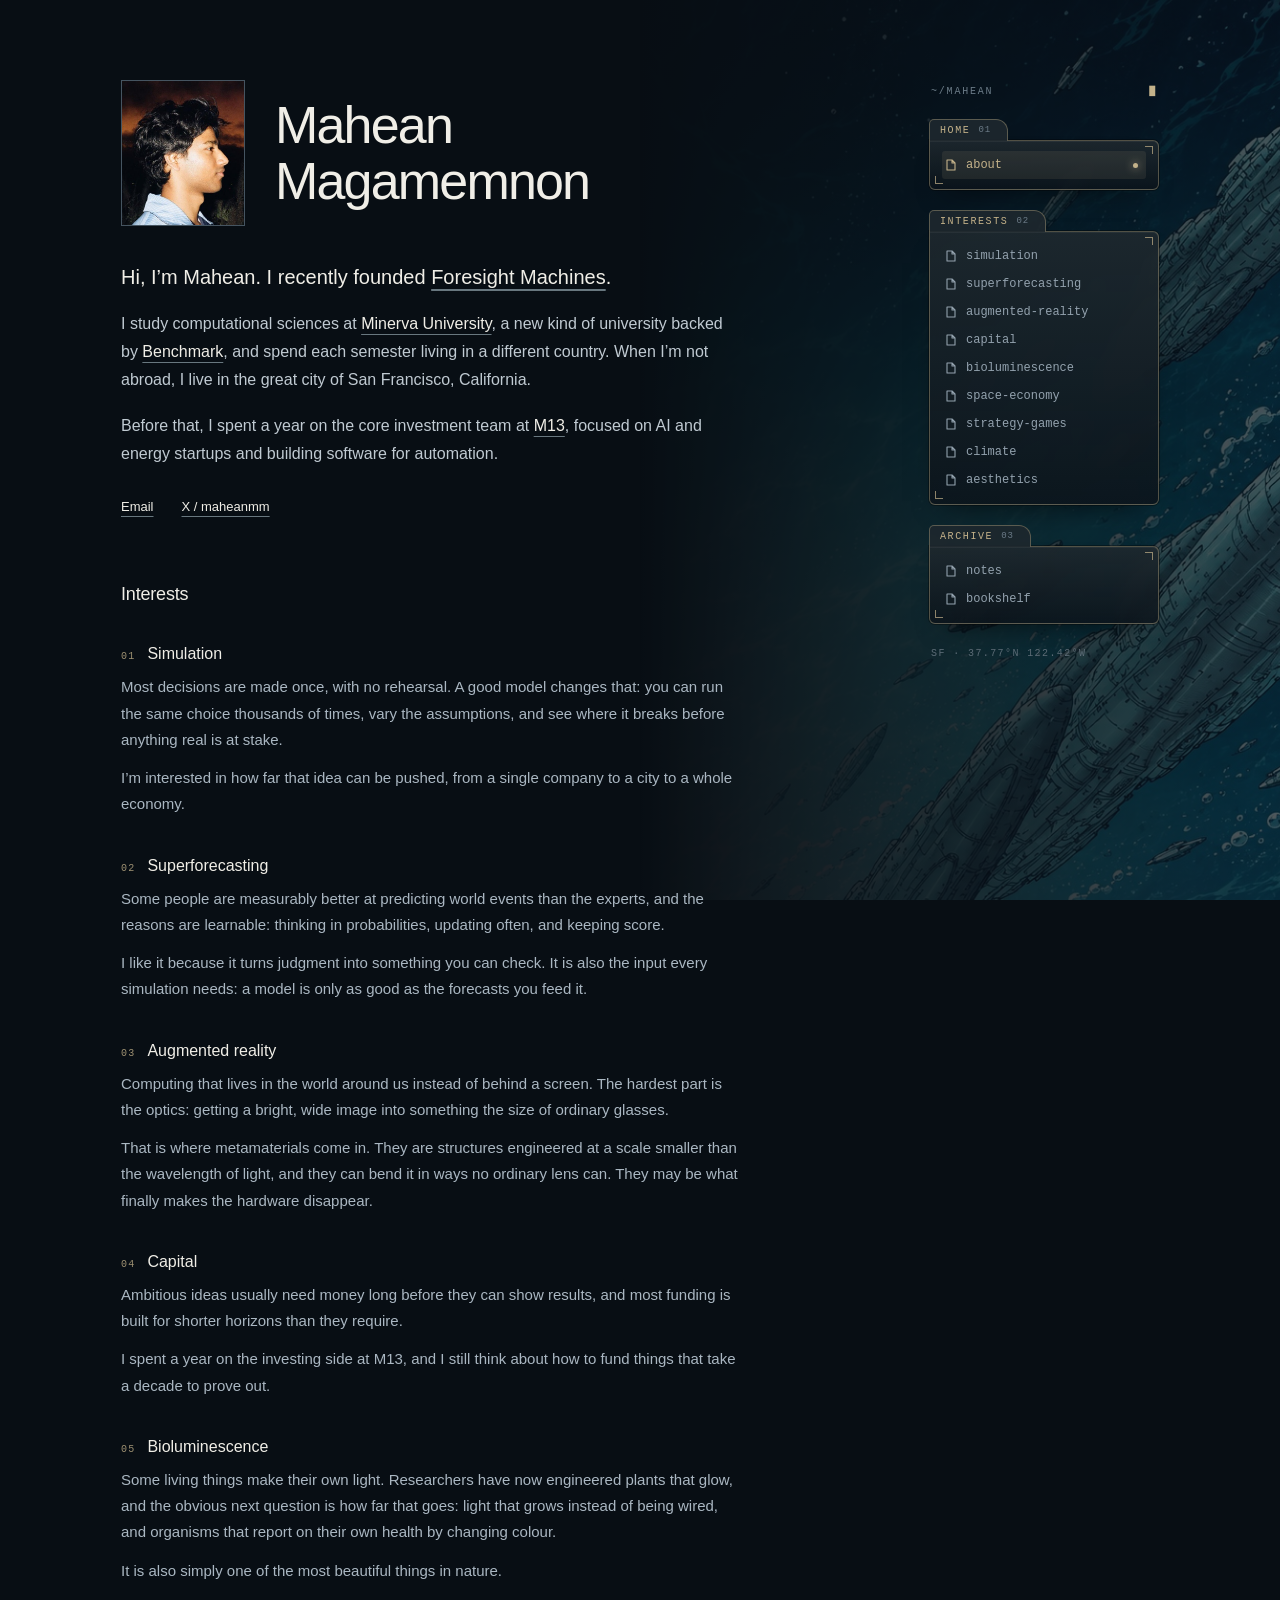
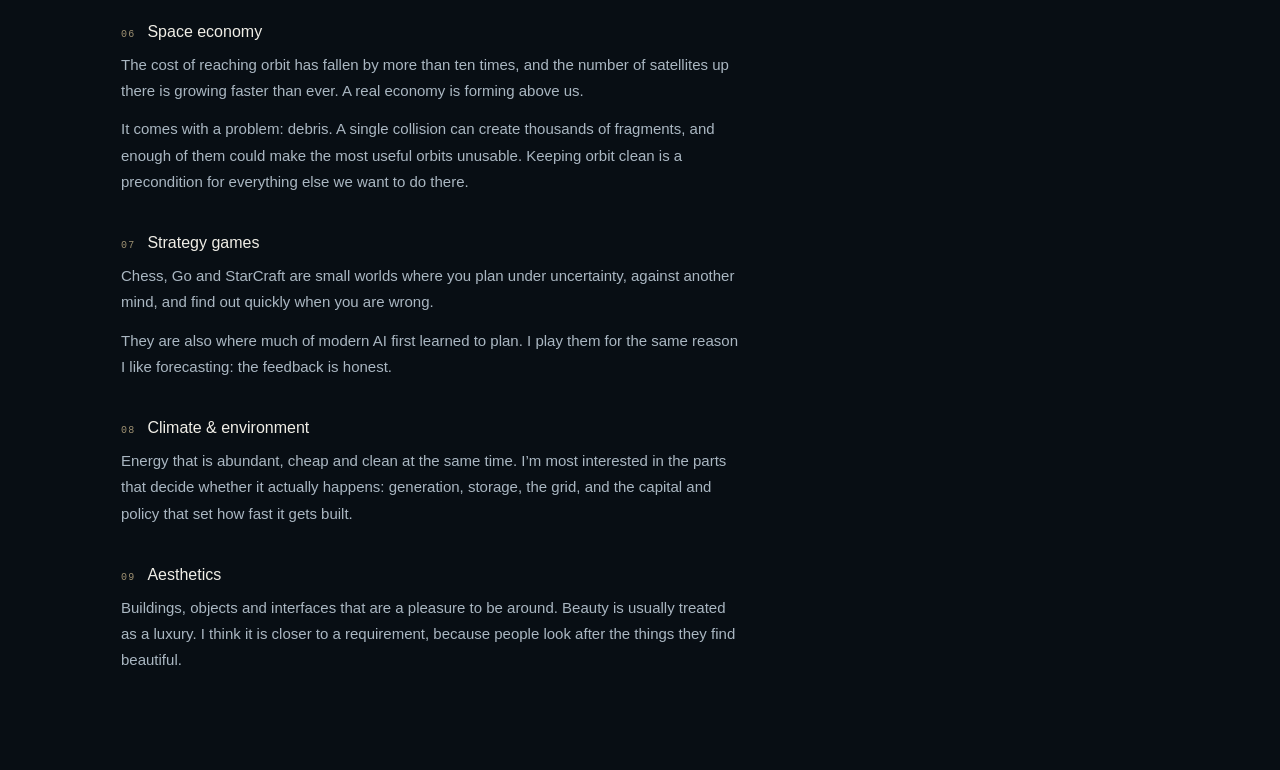
==== src/base.html @ 21379d2f "Personal site: built page, sources and build script Co-Authored-By: Claude Opus 5.5 <noreply@anthrop" ====
<!doctype html>
<html lang="en"><head><meta charset="utf-8"><meta name="viewport" content="width=device-width, initial-scale=1">
<title>About · Mahean Magamemnon</title><meta name="description" content="Mahean Magamemnon. Founder of Foresight Machines; studying computational sciences at Minerva University.">
<style>
:root {
  color-scheme: dark;
  --background: #080e14;
  --text: #c0cad2;
  --heading: #f0eee7;
  --accent: #c4b28a;
  --line: #26333e;
}
* { box-sizing: border-box; }
body {
  margin: 0;
  min-height: 100vh;
  background: var(--background);
  color: var(--text);
  font-family: 'Helvetica Neue', Helvetica, Arial, sans-serif;
  font-size: 16px;
  line-height: 1.75;
  -webkit-font-smoothing: antialiased;
}
body::before {
  content: '';
  position: fixed;
  inset: 0 0 0 50%;
  z-index: -1;
  background: linear-gradient(90deg, #080e14 0%, rgba(8,14,20,.7) 50%, rgba(8,14,20,.35)),
    url('[data-uri]') 80% center / cover no-repeat;
  opacity: .48;
  pointer-events: none;
}
#left { display: none; }
.layout {
  display: grid;
  grid-template-columns: minmax(0, 720px) 230px;
  justify-content: center;
  gap: 88px;
  max-width: 1180px;
  margin: 0 auto;
  padding: 0 48px;
}
#content { grid-column: 1; grid-row: 1; }
#sidebar {
  grid-column: 2;
  grid-row: 1;
  position: sticky;
  top: 0;
  align-self: start;
  padding: 84px 0 40px;
  font-family: ui-monospace, 'SF Mono', Menlo, Consolas, monospace;
  font-size: 12px;
  line-height: 1.5;
}
#sidebar .sys {
  display: flex;
  justify-content: space-between;
  margin: 0 2px 6px;
  color: #6c7c88;
  font-size: 10px;
  letter-spacing: .18em;
  text-transform: uppercase;
}
#sidebar .sys i { font-style: normal; color: var(--accent); animation: blink 1.6s steps(2, start) infinite; }
@keyframes blink { to { visibility: hidden; } }
@media (prefers-reduced-motion: reduce) { #sidebar .sys i { animation: none; } }
.folder { margin-top: 20px; }
.folder .tab {
  position: relative;
  display: inline-flex;
  align-items: center;
  gap: 8px;
  height: 22px;
  padding: 0 16px 0 10px;
  margin-bottom: -1px;
  color: var(--accent);
  font-size: 10px;
  letter-spacing: .16em;
  text-transform: uppercase;
  background: rgba(30, 40, 46, .92);
  border: 1px solid rgba(196, 178, 138, .38);
  border-bottom: 0;
  border-radius: 5px 12px 0 0;
  z-index: 1;
}
.folder .tab small { color: #6c7c88; font-size: 9px; letter-spacing: .1em; }
.folder .body {
  position: relative;
  padding: 10px 12px 10px;
  background: linear-gradient(180deg, rgba(30, 40, 46, .92), rgba(12, 20, 27, .86));
  border: 1px solid rgba(196, 178, 138, .38);
  border-radius: 0 6px 6px 6px;
  box-shadow: 0 0 0 1px rgba(0,0,0,.35), 0 14px 30px -18px rgba(0,0,0,.8), inset 0 1px 0 rgba(240,238,231,.05);
  -webkit-backdrop-filter: blur(6px);
  backdrop-filter: blur(6px);
}
.folder .body::before, .folder .body::after {
  content: '';
  position: absolute;
  width: 7px;
  height: 7px;
  border-color: var(--accent);
  border-style: solid;
  opacity: .7;
}
.folder .body::before { right: 5px; top: 5px; border-width: 1px 1px 0 0; }
.folder .body::after { left: 5px; bottom: 5px; border-width: 0 0 1px 1px; }
.folder ul { list-style: none; margin: 0; padding: 0; }
.folder a {
  display: flex;
  align-items: center;
  gap: 10px;
  padding: 5px 4px;
  color: #93a2ae;
  text-decoration: none;
  border-radius: 3px;
  transition: color .15s ease, background .15s ease;
}
.folder a svg { flex: none; width: 10px; height: 12px; }
.folder a svg path { fill: none; stroke: currentColor; stroke-width: 1.1; stroke-linejoin: round; }
.folder a:hover { color: var(--heading); background: rgba(196,178,138,.07); }
.folder a[aria-current='page'] { color: var(--accent); background: rgba(196,178,138,.1); }
.folder a[aria-current='page']::after {
  content: '';
  width: 5px;
  height: 5px;
  margin-left: auto;
  margin-right: 4px;
  border-radius: 50%;
  background: var(--accent);
  box-shadow: 0 0 8px var(--accent);
}
#sidebar .foot {
  margin: 22px 2px 0;
  color: #5d6c77;
  font-size: 10px;
  letter-spacing: .14em;
  text-transform: uppercase;
}
#content {
  min-width: 0;
  padding: 80px 0 96px;
}
#content:focus { outline: none; }
.intro { display: flex; align-items: center; gap: 30px; margin-bottom: 36px; }
.portrait {
  display: block;
  width: 124px;
  height: 146px;
  object-fit: cover;
  border: 1px solid #455460;
}
.eyebrow {
  margin: 0 0 12px;
  font-size: 11px;
  font-weight: 500;
  letter-spacing: .22em;
  color: var(--accent);
}
h1 {
  color: var(--heading);
  font-size: clamp(32px, 5vw, 52px);
  font-weight: 400;
  line-height: 1.08;
  letter-spacing: -.035em;
  margin: 0;
}
h2, h3 {
  color: var(--heading);
  font-weight: 500;
  font-size: 18px;
  letter-spacing: -.01em;
  margin: 0 0 24px;
}
p { max-width: 620px; margin: 0 0 18px; }
.lead { color: var(--heading); font-size: 20px; line-height: 1.5; }
a { color: var(--heading); text-decoration-color: #68777f; text-underline-offset: 5px; }
a:hover { color: var(--accent); text-decoration-color: var(--accent); }
a:focus-visible { outline: 2px solid var(--accent); outline-offset: 5px; }
.contact { display: flex; gap: 28px; margin: 28px 0 60px; font-size: 13px; }
.interests h2 { margin-bottom: 30px; }
.interests ul { list-style: none; margin: 0; padding: 0; display: grid; gap: 34px; }
.interests li { font-size: 15px; line-height: 1.75; }
.interests li p { margin: 0 0 12px; color: #aab7c2; }
.interests li p:last-child { margin-bottom: 0; }
.int-title {
  display: inline-flex;
  align-items: baseline;
  gap: 12px;
  margin-bottom: 6px;
  color: var(--heading);
  font-size: 16px;
  font-weight: 500;
  text-decoration: none;
}
.int-title .idx, .crumb, .int-notes h2, .note-date, .empty, .back {
  font-family: ui-monospace, 'SF Mono', Menlo, Consolas, monospace;
}
.int-title .idx { color: var(--accent); font-size: 10px; font-weight: 400; letter-spacing: .12em; opacity: .8; }
.int-title .go { color: var(--accent); font-size: 13px; opacity: 0; transform: translateX(-4px); transition: opacity .15s ease, transform .15s ease; }
.int-title:hover { color: var(--heading); }
.int-title:hover .go, .int-title:focus-visible .go { opacity: 1; transform: none; }
.crumb {
  display: flex;
  justify-content: space-between;
  max-width: 620px;
  margin: 0 0 22px;
  color: var(--accent);
  font-size: 11px;
  letter-spacing: .12em;
}
.crumb span { color: #5d6c77; }
.int-body { margin: 30px 0 56px; }
.int-body p { font-size: 17px; }
.int-notes { max-width: 620px; padding-top: 22px; border-top: 1px solid var(--line); }
.int-notes h2 { color: var(--accent); font-size: 11px; font-weight: 400; letter-spacing: .2em; text-transform: uppercase; margin-bottom: 16px; }
.note-date { margin: 0 0 6px; color: #6c7c88; font-size: 11px; letter-spacing: .1em; }
.note-entry ol { margin: 0; padding-left: 20px; font-size: 14px; }
.empty { color: #5d6c77; font-size: 12px; }
.back { margin-top: 48px; font-size: 12px; }
.back a { color: #8796a3; text-decoration: none; }
.back a:hover { color: var(--accent); }
.book-grid { display: flex; flex-wrap: wrap; gap: 18px; margin-top: 32px; }
.book-grid img { height: 150px; max-width: 115px; object-fit: contain; }
.note-entry a { overflow-wrap: anywhere; }
@media(max-width: 860px) {
  .layout { grid-template-columns: minmax(0, 1fr); gap: 0; padding: 0 24px; }
  #sidebar { grid-column: 1; grid-row: 1; position: static; padding: 28px 0 8px; }
  #content { grid-row: 2; padding: 40px 0 64px; }
  #sidebar .foot { display: none; }
  .folder { margin-top: 12px; }
  .folder .body { padding: 6px 10px; }
  .folder ul { display: flex; flex-wrap: wrap; gap: 0 6px; }
  .folder a { padding: 4px 6px; }
  .folder a[aria-current='page']::after { margin-left: 2px; margin-right: 0; }
  .intro { gap: 22px; }
  .portrait { width: 90px; height: 112px; }
  body::before { inset: 0; opacity: .18; }
  .contact { margin-bottom: 44px; }
}

</style></head><body>
<div class="layout">
<nav id="sidebar" aria-label="Primary navigation"><p class="sys"><span>~/mahean</span><i>&#9608;</i></p><div class="folders"><section class="folder"><div class="tab">home<small>01</small></div><div class="body"><ul><li><a href="#about" data-title="About" aria-current="page"><svg viewBox="0 0 10 12" aria-hidden="true"><path d="M1 1h5l3 3v7H1zM6 1v3h3"/></svg>about</a></li></ul></div></section><section class="folder"><div class="tab">interests<small>02</small></div><div class="body"><ul><li><a href="#simulation" data-title="Simulation"><svg viewBox="0 0 10 12" aria-hidden="true"><path d="M1 1h5l3 3v7H1zM6 1v3h3"/></svg>simulation</a></li><li><a href="#superforecasting" data-title="Superforecasting"><svg viewBox="0 0 10 12" aria-hidden="true"><path d="M1 1h5l3 3v7H1zM6 1v3h3"/></svg>superforecasting</a></li><li><a href="#augmented-reality" data-title="Augmented reality"><svg viewBox="0 0 10 12" aria-hidden="true"><path d="M1 1h5l3 3v7H1zM6 1v3h3"/></svg>augmented-reality</a></li><li><a href="#capital" data-title="Capital"><svg viewBox="0 0 10 12" aria-hidden="true"><path d="M1 1h5l3 3v7H1zM6 1v3h3"/></svg>capital</a></li><li><a href="#bioluminescence" data-title="Bioluminescence"><svg viewBox="0 0 10 12" aria-hidden="true"><path d="M1 1h5l3 3v7H1zM6 1v3h3"/></svg>bioluminescence</a></li><li><a href="#space-economy" data-title="Space economy"><svg viewBox="0 0 10 12" aria-hidden="true"><path d="M1 1h5l3 3v7H1zM6 1v3h3"/></svg>space-economy</a></li><li><a href="#strategy-games" data-title="Strategy games"><svg viewBox="0 0 10 12" aria-hidden="true"><path d="M1 1h5l3 3v7H1zM6 1v3h3"/></svg>strategy-games</a></li><li><a href="#climate" data-title="Climate & environment"><svg viewBox="0 0 10 12" aria-hidden="true"><path d="M1 1h5l3 3v7H1zM6 1v3h3"/></svg>climate</a></li><li><a href="#aesthetics" data-title="Aesthetics"><svg viewBox="0 0 10 12" aria-hidden="true"><path d="M1 1h5l3 3v7H1zM6 1v3h3"/></svg>aesthetics</a></li></ul></div></section><section class="folder"><div class="tab">archive<small>03</small></div><div class="body"><ul><li><a href="#notes" data-title="Notes"><svg viewBox="0 0 10 12" aria-hidden="true"><path d="M1 1h5l3 3v7H1zM6 1v3h3"/></svg>notes</a></li><li><a href="#bookshelf" data-title="Bookshelf"><svg viewBox="0 0 10 12" aria-hidden="true"><path d="M1 1h5l3 3v7H1zM6 1v3h3"/></svg>bookshelf</a></li></ul></div></section></div><p class="foot">SF &middot; 37.77&deg;N 122.42&deg;W</p></nav>
<main id="content" tabindex="-1"><header class="intro">
<img class="portrait" src="[data-uri]" alt="Mahean Magamemnon" width="130" height="130">
<div><h1>Mahean<br>Magamemnon</h1></div>
</header>
<p class="lead">Hi, I&rsquo;m Mahean. I recently founded <a href="https://foresightmachines.com">Foresight Machines</a>.</p>
<p>I study computational sciences at <a href="https://www.minerva.edu">Minerva University</a>, a new kind of university backed by <a href="https://www.benchmark.com">Benchmark</a>, and spend each semester living in a different country. When I&rsquo;m not abroad, I live in the great city of San Francisco, California.</p>
<p>Before that, I spent a year on the core investment team at <a href="https://m13.co">M13</a>, focused on AI and energy startups and building software for automation.</p>
<div class="contact"><a href="mailto:mahean888@gmail.com">Email</a><a href="https://x.com/maheanmm">X / maheanmm</a></div>
<section class="interests"><h2>Interests</h2><ul><li><a class="int-title" href="#simulation"><span class="idx">01</span>Simulation<span class="go" aria-hidden="true">&rarr;</span></a><p>Most decisions are made once, with no rehearsal. A good model changes that: you can run the same choice thousands of times, vary the assumptions, and see where it breaks before anything real is at stake.</p><p>I&rsquo;m interested in how far that idea can be pushed, from a single company to a city to a whole economy.</p></li><li><a class="int-title" href="#superforecasting"><span class="idx">02</span>Superforecasting<span class="go" aria-hidden="true">&rarr;</span></a><p>Some people are measurably better at predicting world events than the experts, and the reasons are learnable: thinking in probabilities, updating often, and keeping score.</p><p>I like it because it turns judgment into something you can check. It is also the input every simulation needs: a model is only as good as the forecasts you feed it.</p></li><li><a class="int-title" href="#augmented-reality"><span class="idx">03</span>Augmented reality<span class="go" aria-hidden="true">&rarr;</span></a><p>Computing that lives in the world around us instead of behind a screen. The hardest part is the optics: getting a bright, wide image into something the size of ordinary glasses.</p><p>That is where metamaterials come in. They are structures engineered at a scale smaller than the wavelength of light, and they can bend it in ways no ordinary lens can. They may be what finally makes the hardware disappear.</p></li><li><a class="int-title" href="#capital"><span class="idx">04</span>Capital<span class="go" aria-hidden="true">&rarr;</span></a><p>Ambitious ideas usually need money long before they can show results, and most funding is built for shorter horizons than they require.</p><p>I spent a year on the investing side at M13, and I still think about how to fund things that take a decade to prove out.</p></li><li><a class="int-title" href="#bioluminescence"><span class="idx">05</span>Bioluminescence<span class="go" aria-hidden="true">&rarr;</span></a><p>Some living things make their own light. Researchers have now engineered plants that glow, and the obvious next question is how far that goes: light that grows instead of being wired, and organisms that report on their own health by changing colour.</p><p>It is also simply one of the most beautiful things in nature.</p></li><li><a class="int-title" href="#space-economy"><span class="idx">06</span>Space economy<span class="go" aria-hidden="true">&rarr;</span></a><p>The cost of reaching orbit has fallen by more than ten times, and the number of satellites up there is growing faster than ever. A real economy is forming above us.</p><p>It comes with a problem: debris. A single collision can create thousands of fragments, and enough of them could make the most useful orbits unusable. Keeping orbit clean is a precondition for everything else we want to do there.</p></li><li><a class="int-title" href="#strategy-games"><span class="idx">07</span>Strategy games<span class="go" aria-hidden="true">&rarr;</span></a><p>Chess, Go and StarCraft are small worlds where you plan under uncertainty, against another mind, and find out quickly when you are wrong.</p><p>They are also where much of modern AI first learned to plan. I play them for the same reason I like forecasting: the feedback is honest.</p></li><li><a class="int-title" href="#climate"><span class="idx">08</span>Climate &amp; environment<span class="go" aria-hidden="true">&rarr;</span></a><p>Energy that is abundant, cheap and clean at the same time. I&rsquo;m most interested in the parts that decide whether it actually happens: generation, storage, the grid, and the capital and policy that set how fast it gets built.</p></li><li><a class="int-title" href="#aesthetics"><span class="idx">09</span>Aesthetics<span class="go" aria-hidden="true">&rarr;</span></a><p>Buildings, objects and interfaces that are a pleasure to be around. Beauty is usually treated as a luxury. I think it is closer to a requirement, because people look after the things they find beautiful.</p></li></ul></section></main>
</div>
<template id="page-about">
<header class="intro">
<img class="portrait" src="[data-uri]" alt="Mahean Magamemnon" width="130" height="130">
<div><h1>Mahean<br>Magamemnon</h1></div>
</header>
<p class="lead">Hi, I&rsquo;m Mahean. I recently founded <a href="https://foresightmachines.com">Foresight Machines</a>.</p>
<p>I study computational sciences at <a href="https://www.minerva.edu">Minerva University</a>, a new kind of university backed by <a href="https://www.benchmark.com">Benchmark</a>, and spend each semester living in a different country. When I&rsquo;m not abroad, I live in the great city of San Francisco, California.</p>
<p>Before that, I spent a year on the core investment team at <a href="https://m13.co">M13</a>, focused on AI and energy startups and building software for automation.</p>
<div class="contact"><a href="mailto:mahean888@gmail.com">Email</a><a href="https://x.com/maheanmm">X / maheanmm</a></div>
<section class="interests"><h2>Interests</h2><ul><li><a class="int-title" href="#simulation"><span class="idx">01</span>Simulation<span class="go" aria-hidden="true">&rarr;</span></a><p>Most decisions are made once, with no rehearsal. A good model changes that: you can run the same choice thousands of times, vary the assumptions, and see where it breaks before anything real is at stake.</p><p>I&rsquo;m interested in how far that idea can be pushed, from a single company to a city to a whole economy.</p></li><li><a class="int-title" href="#superforecasting"><span class="idx">02</span>Superforecasting<span class="go" aria-hidden="true">&rarr;</span></a><p>Some people are measurably better at predicting world events than the experts, and the reasons are learnable: thinking in probabilities, updating often, and keeping score.</p><p>I like it because it turns judgment into something you can check. It is also the input every simulation needs: a model is only as good as the forecasts you feed it.</p></li><li><a class="int-title" href="#augmented-reality"><span class="idx">03</span>Augmented reality<span class="go" aria-hidden="true">&rarr;</span></a><p>Computing that lives in the world around us instead of behind a screen. The hardest part is the optics: getting a bright, wide image into something the size of ordinary glasses.</p><p>That is where metamaterials come in. They are structures engineered at a scale smaller than the wavelength of light, and they can bend it in ways no ordinary lens can. They may be what finally makes the hardware disappear.</p></li><li><a class="int-title" href="#capital"><span class="idx">04</span>Capital<span class="go" aria-hidden="true">&rarr;</span></a><p>Ambitious ideas usually need money long before they can show results, and most funding is built for shorter horizons than they require.</p><p>I spent a year on the investing side at M13, and I still think about how to fund things that take a decade to prove out.</p></li><li><a class="int-title" href="#bioluminescence"><span class="idx">05</span>Bioluminescence<span class="go" aria-hidden="true">&rarr;</span></a><p>Some living things make their own light. Researchers have now engineered plants that glow, and the obvious next question is how far that goes: light that grows instead of being wired, and organisms that report on their own health by changing colour.</p><p>It is also simply one of the most beautiful things in nature.</p></li><li><a class="int-title" href="#space-economy"><span class="idx">06</span>Space economy<span class="go" aria-hidden="true">&rarr;</span></a><p>The cost of reaching orbit has fallen by more than ten times, and the number of satellites up there is growing faster than ever. A real economy is forming above us.</p><p>It comes with a problem: debris. A single collision can create thousands of fragments, and enough of them could make the most useful orbits unusable. Keeping orbit clean is a precondition for everything else we want to do there.</p></li><li><a class="int-title" href="#strategy-games"><span class="idx">07</span>Strategy games<span class="go" aria-hidden="true">&rarr;</span></a><p>Chess, Go and StarCraft are small worlds where you plan under uncertainty, against another mind, and find out quickly when you are wrong.</p><p>They are also where much of modern AI first learned to plan. I play them for the same reason I like forecasting: the feedback is honest.</p></li><li><a class="int-title" href="#climate"><span class="idx">08</span>Climate &amp; environment<span class="go" aria-hidden="true">&rarr;</span></a><p>Energy that is abundant, cheap and clean at the same time. I&rsquo;m most interested in the parts that decide whether it actually happens: generation, storage, the grid, and the capital and policy that set how fast it gets built.</p></li><li><a class="int-title" href="#aesthetics"><span class="idx">09</span>Aesthetics<span class="go" aria-hidden="true">&rarr;</span></a><p>Buildings, objects and interfaces that are a pleasure to be around. Beauty is usually treated as a luxury. I think it is closer to a requirement, because people look after the things they find beautiful.</p></li></ul></section>
</template>
<template id="page-simulation">
<p class="crumb">~/interests/simulation <span>01 / 09</span></p><h1>Simulation</h1><div class="int-body"><p>Most decisions are made once, with no rehearsal. A good model changes that: you can run the same choice thousands of times, vary the assumptions, and see where it breaks before anything real is at stake.</p><p>I&rsquo;m interested in how far that idea can be pushed, from a single company to a city to a whole economy.</p></div><section class="int-notes"><h2>Notes</h2><p class="empty">No notes yet.</p></section><p class="back"><a href="#about">&larr; about</a></p>
</template>
<template id="page-superforecasting">
<p class="crumb">~/interests/superforecasting <span>02 / 09</span></p><h1>Superforecasting</h1><div class="int-body"><p>Some people are measurably better at predicting world events than the experts, and the reasons are learnable: thinking in probabilities, updating often, and keeping score.</p><p>I like it because it turns judgment into something you can check. It is also the input every simulation needs: a model is only as good as the forecasts you feed it.</p></div><section class="int-notes"><h2>Notes</h2><p class="empty">No notes yet.</p></section><p class="back"><a href="#about">&larr; about</a></p>
</template>
<template id="page-augmented-reality">
<p class="crumb">~/interests/augmented-reality <span>03 / 09</span></p><h1>Augmented reality</h1><div class="int-body"><p>Computing that lives in the world around us instead of behind a screen. The hardest part is the optics: getting a bright, wide image into something the size of ordinary glasses.</p><p>That is where metamaterials come in. They are structures engineered at a scale smaller than the wavelength of light, and they can bend it in ways no ordinary lens can. They may be what finally makes the hardware disappear.</p></div><section class="int-notes"><h2>Notes</h2><p class="empty">No notes yet.</p></section><p class="back"><a href="#about">&larr; about</a></p>
</template>
<template id="page-capital">
<p class="crumb">~/interests/capital <span>04 / 09</span></p><h1>Capital</h1><div class="int-body"><p>Ambitious ideas usually need money long before they can show results, and most funding is built for shorter horizons than they require.</p><p>I spent a year on the investing side at M13, and I still think about how to fund things that take a decade to prove out.</p></div><section class="int-notes"><h2>Notes</h2><p class="empty">No notes yet.</p></section><p class="back"><a href="#about">&larr; about</a></p>
</template>
<template id="page-bioluminescence">
<p class="crumb">~/interests/bioluminescence <span>05 / 09</span></p><h1>Bioluminescence</h1><div class="int-body"><p>Some living things make their own light. Researchers have now engineered plants that glow, and the obvious next question is how far that goes: light that grows instead of being wired, and organisms that report on their own health by changing colour.</p><p>It is also simply one of the most beautiful things in nature.</p></div><section class="int-notes"><h2>Notes</h2><article class="note-entry"><p class="note-date">Sep 5, 2025</p><ol><li><a href="https://futurism.com/science-energy/bioengineering-plants-glow-light-cities" target="_blank" rel="noreferrer">https://futurism.com/science-energy/bioengineering-plants-glow-light-cities</a></li><li><a href="https://www.piratewires.com/p/glow-in-the-dark-animals-plants-fungi" target="_blank" rel="noreferrer">https://www.piratewires.com/p/glow-in-the-dark-animals-plants-fungi</a></li></ol></article></section><p class="back"><a href="#about">&larr; about</a></p>
</template>
<template id="page-space-economy">
<p class="crumb">~/interests/space-economy <span>06 / 09</span></p><h1>Space economy</h1><div class="int-body"><p>The cost of reaching orbit has fallen by more than ten times, and the number of satellites up there is growing faster than ever. A real economy is forming above us.</p><p>It comes with a problem: debris. A single collision can create thousands of fragments, and enough of them could make the most useful orbits unusable. Keeping orbit clean is a precondition for everything else we want to do there.</p></div><section class="int-notes"><h2>Notes</h2><p class="empty">No notes yet.</p></section><p class="back"><a href="#about">&larr; about</a></p>
</template>
<template id="page-strategy-games">
<p class="crumb">~/interests/strategy-games <span>07 / 09</span></p><h1>Strategy games</h1><div class="int-body"><p>Chess, Go and StarCraft are small worlds where you plan under uncertainty, against another mind, and find out quickly when you are wrong.</p><p>They are also where much of modern AI first learned to plan. I play them for the same reason I like forecasting: the feedback is honest.</p></div><section class="int-notes"><h2>Notes</h2><p class="empty">No notes yet.</p></section><p class="back"><a href="#about">&larr; about</a></p>
</template>
<template id="page-climate">
<p class="crumb">~/interests/climate <span>08 / 09</span></p><h1>Climate &amp; environment</h1><div class="int-body"><p>Energy that is abundant, cheap and clean at the same time. I&rsquo;m most interested in the parts that decide whether it actually happens: generation, storage, the grid, and the capital and policy that set how fast it gets built.</p></div><section class="int-notes"><h2>Notes</h2><p class="empty">No notes yet.</p></section><p class="back"><a href="#about">&larr; about</a></p>
</template>
<template id="page-aesthetics">
<p class="crumb">~/interests/aesthetics <span>09 / 09</span></p><h1>Aesthetics</h1><div class="int-body"><p>Buildings, objects and interfaces that are a pleasure to be around. Beauty is usually treated as a luxury. I think it is closer to a requirement, because people look after the things they find beautiful.</p></div><section class="int-notes"><h2>Notes</h2><p class="empty">No notes yet.</p></section><p class="back"><a href="#about">&larr; about</a></p>
</template>
<template id="page-notes">

        <h2>notes</h2>
        <article class="note-entry">
          <p class="note-date">Sep 5, 2025</p>
          <ol>
            <li>
              <a href="https://futurism.com/science-energy/bioengineering-plants-glow-light-cities" target="_blank" rel="noreferrer">
                https://futurism.com/science-energy/bioengineering-plants-glow-light-cities
              </a>
            </li>
            <li>
              <a href="https://www.piratewires.com/p/glow-in-the-dark-animals-plants-fungi" target="_blank" rel="noreferrer">
                https://www.piratewires.com/p/glow-in-the-dark-animals-plants-fungi
              </a>
            </li>
          </ol>
        </article>
      
</template>
<template id="page-bookshelf">

        <h2>bookshelf</h2>
        <div class="book-grid" aria-label="Bookshelf">
          <img src="[data-uri]" alt="Building the Intentional University book cover" decoding="async" />
          <img src="[data-uri]" alt="Tomorrow, and Tomorrow, and Tomorrow book cover" decoding="async" />
          <img src="[data-uri]" alt="The Metaverse book cover" decoding="async" />
          <img src="[data-uri]" alt="Lingua Latina: Familia Romana book cover" decoding="async" />
          <img src="[data-uri]" alt="Mendeleyev's Dream book cover" decoding="async" />
          <img src="[data-uri]" alt="Fundamentals of Astrodynamics book cover" decoding="async" />
          <img src="[data-uri]" alt="How to Drive a Nuclear Reactor book cover" decoding="async" />
          <img src="[data-uri]" alt="One Hundred Years of Solitude book cover" decoding="async" />
          <img src="[data-uri]" alt="Normal People book cover" decoding="async" />
          <img src="[data-uri]" alt="The Next 500 Years book cover" decoding="async" />
          <img src="[data-uri]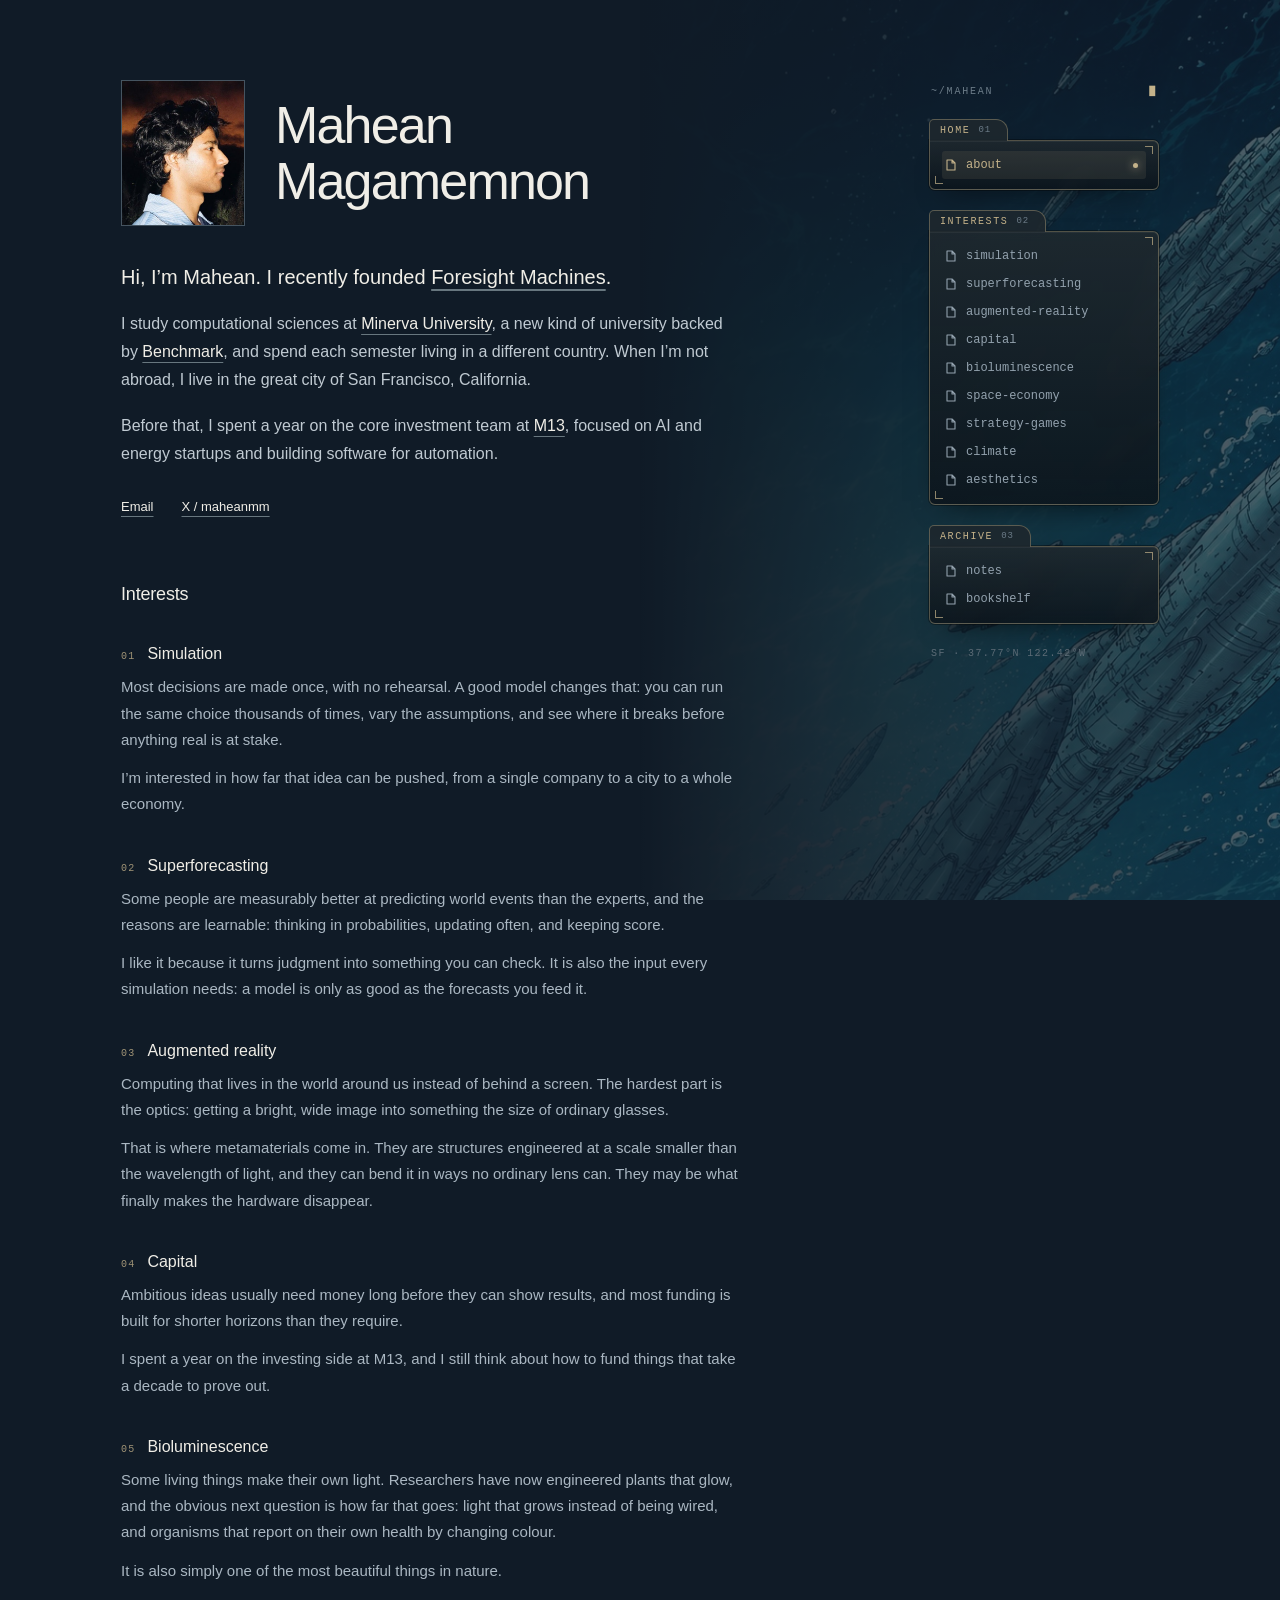
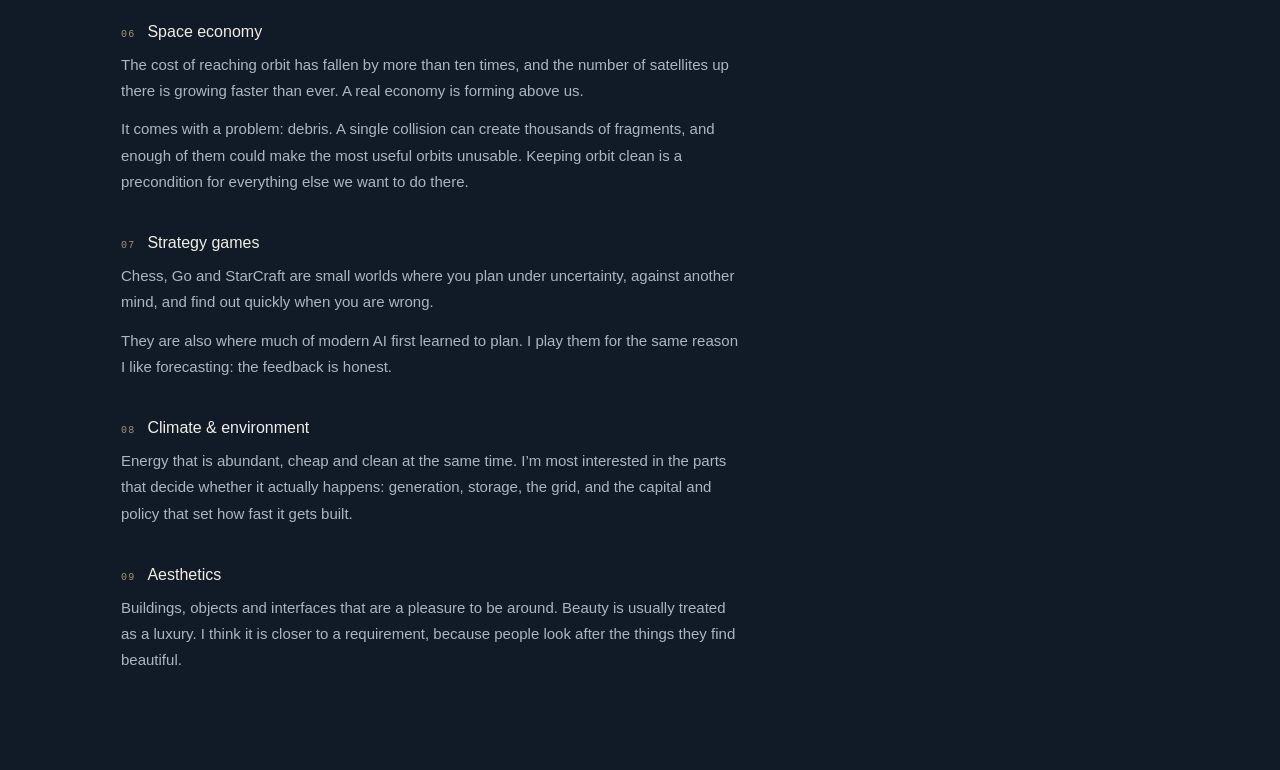
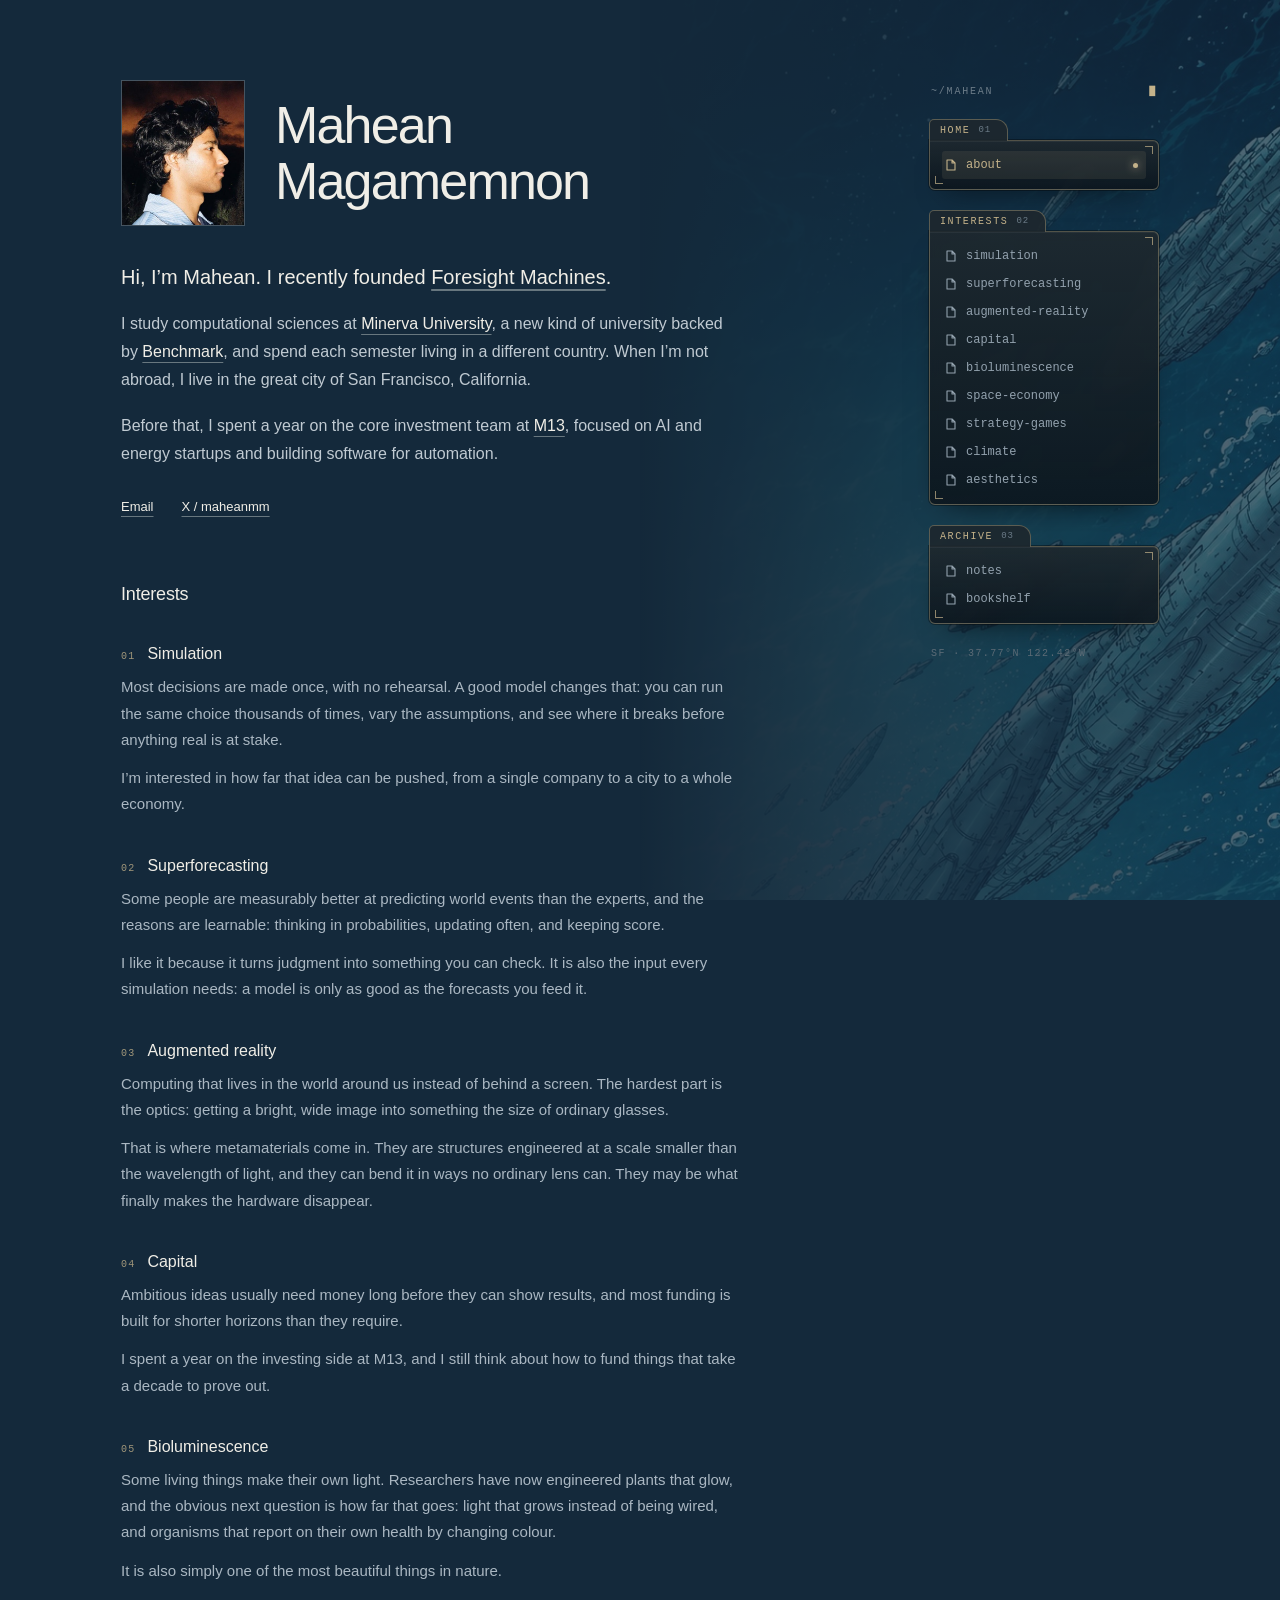
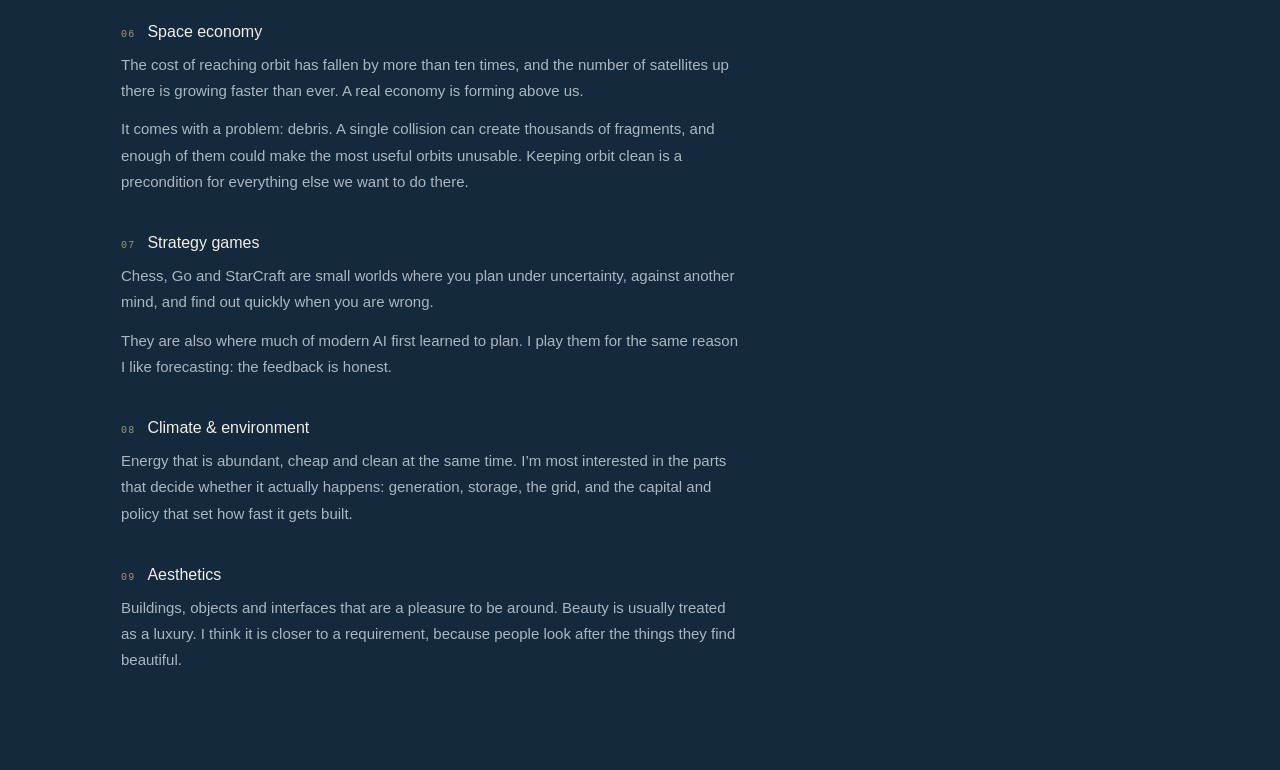
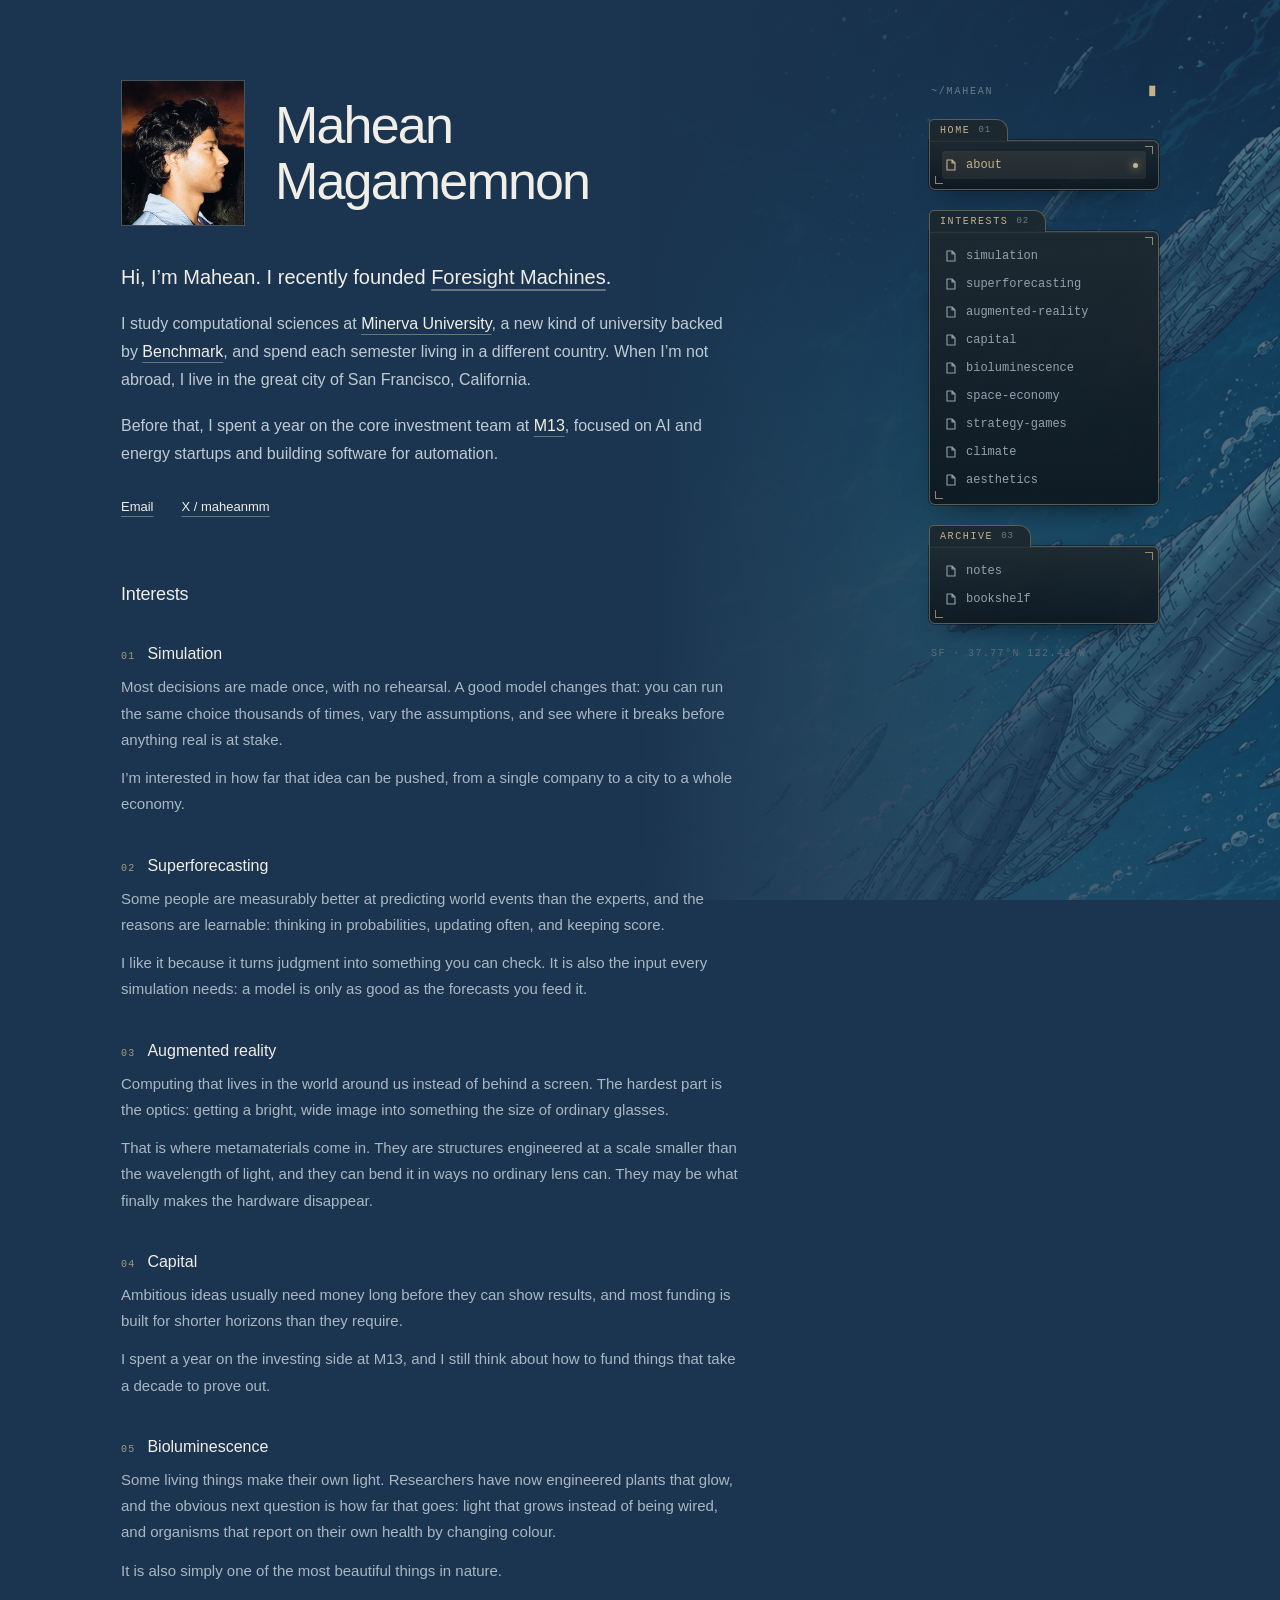
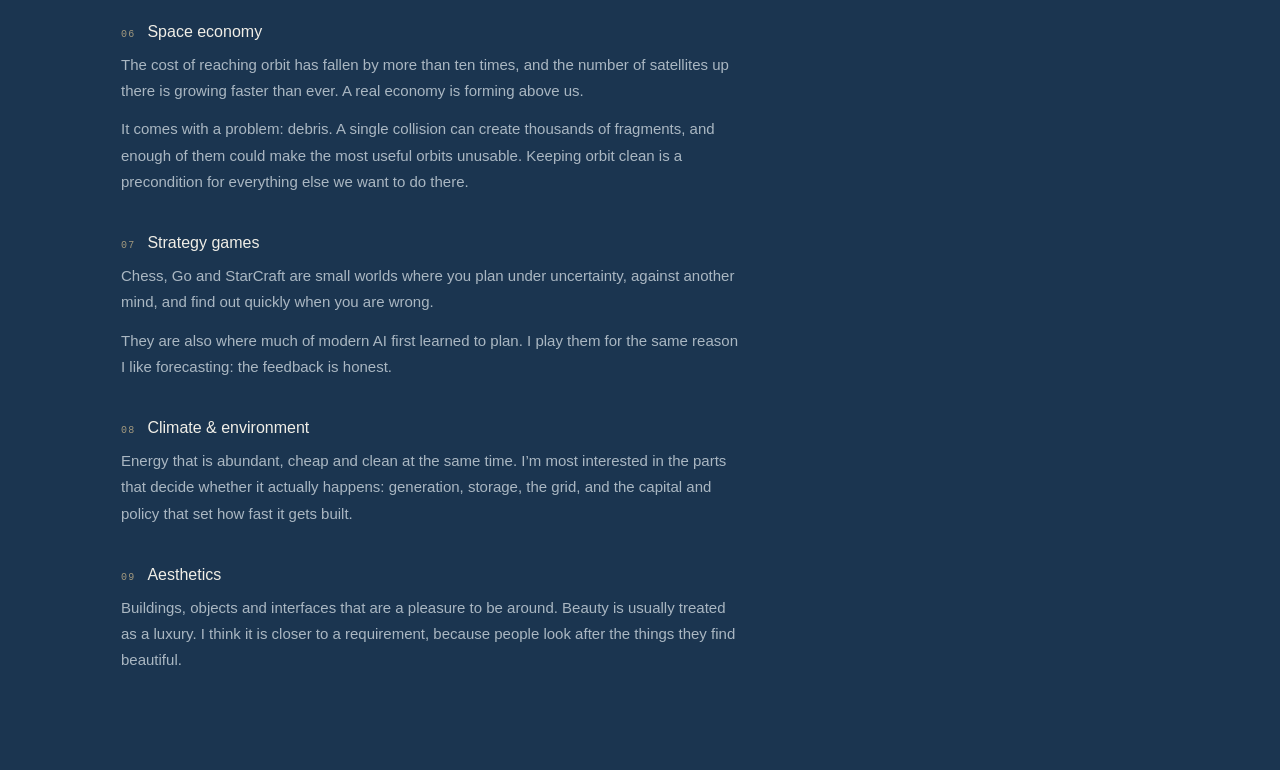
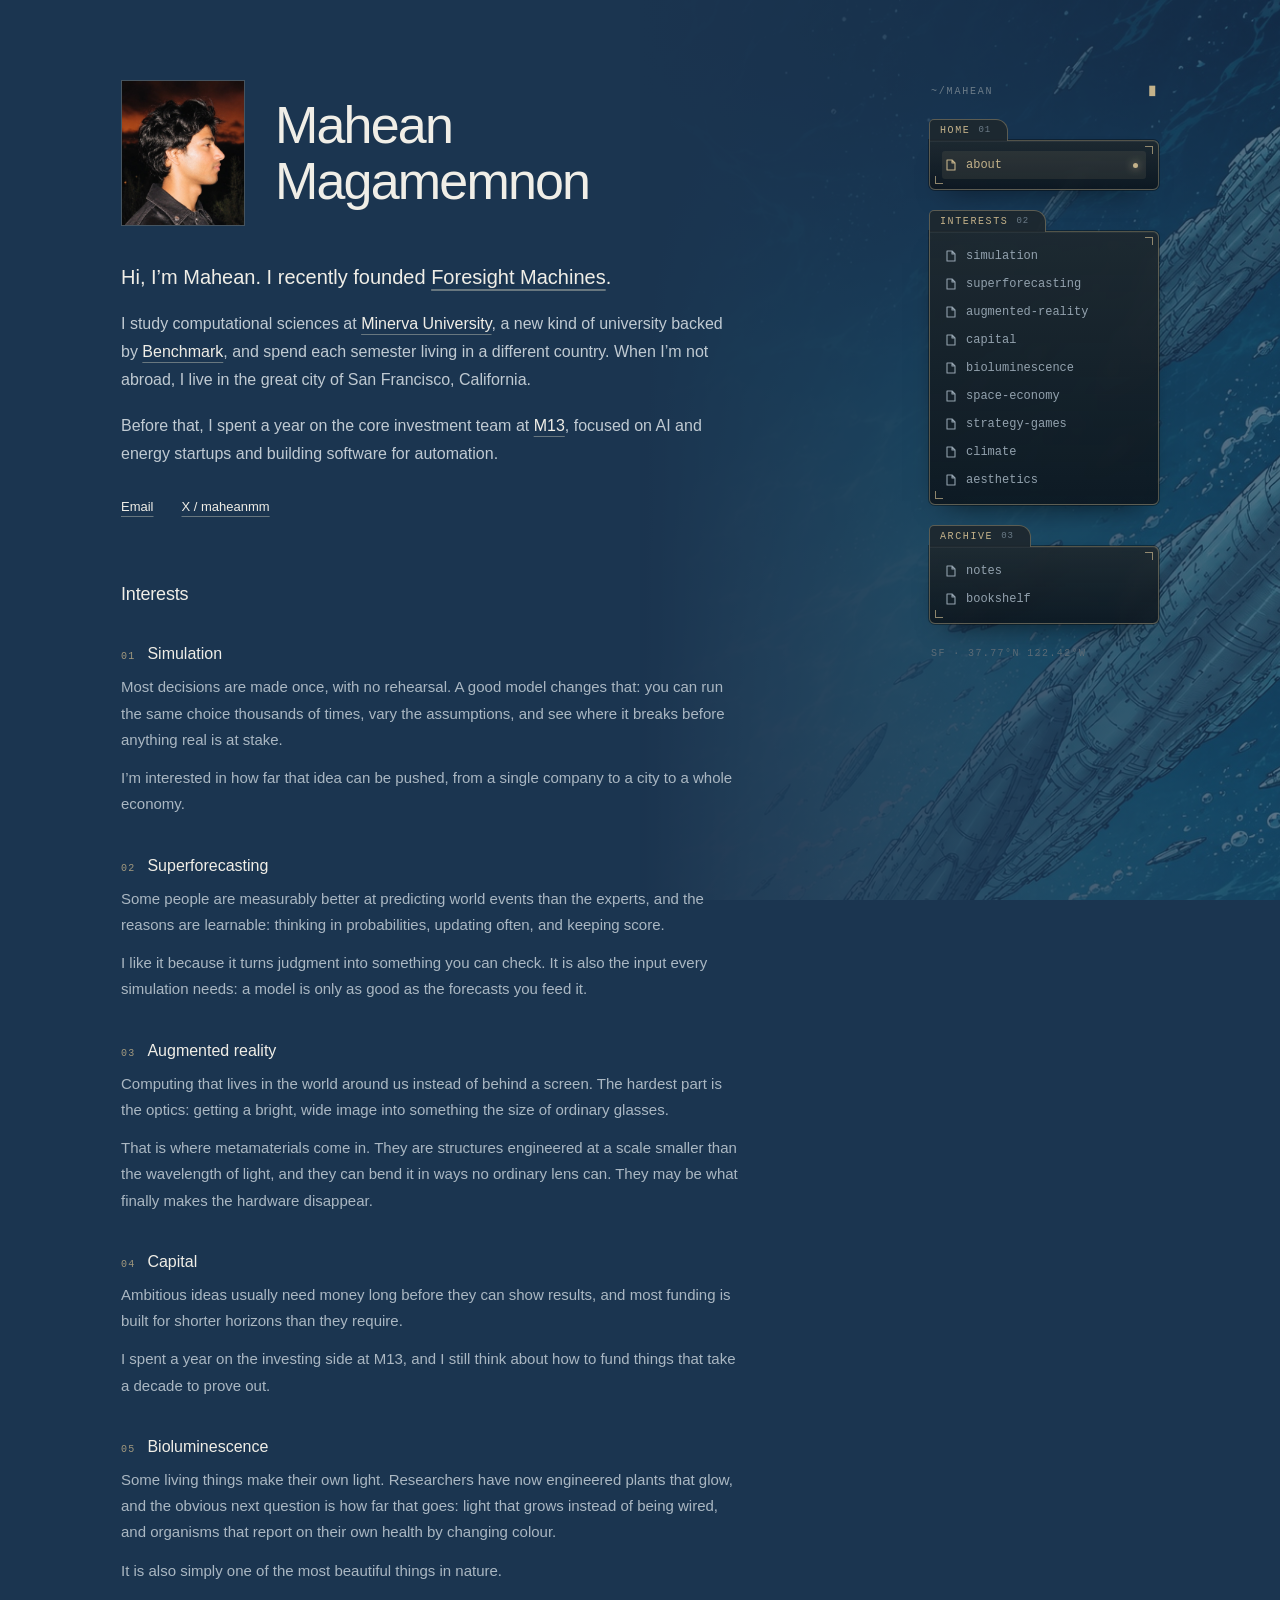
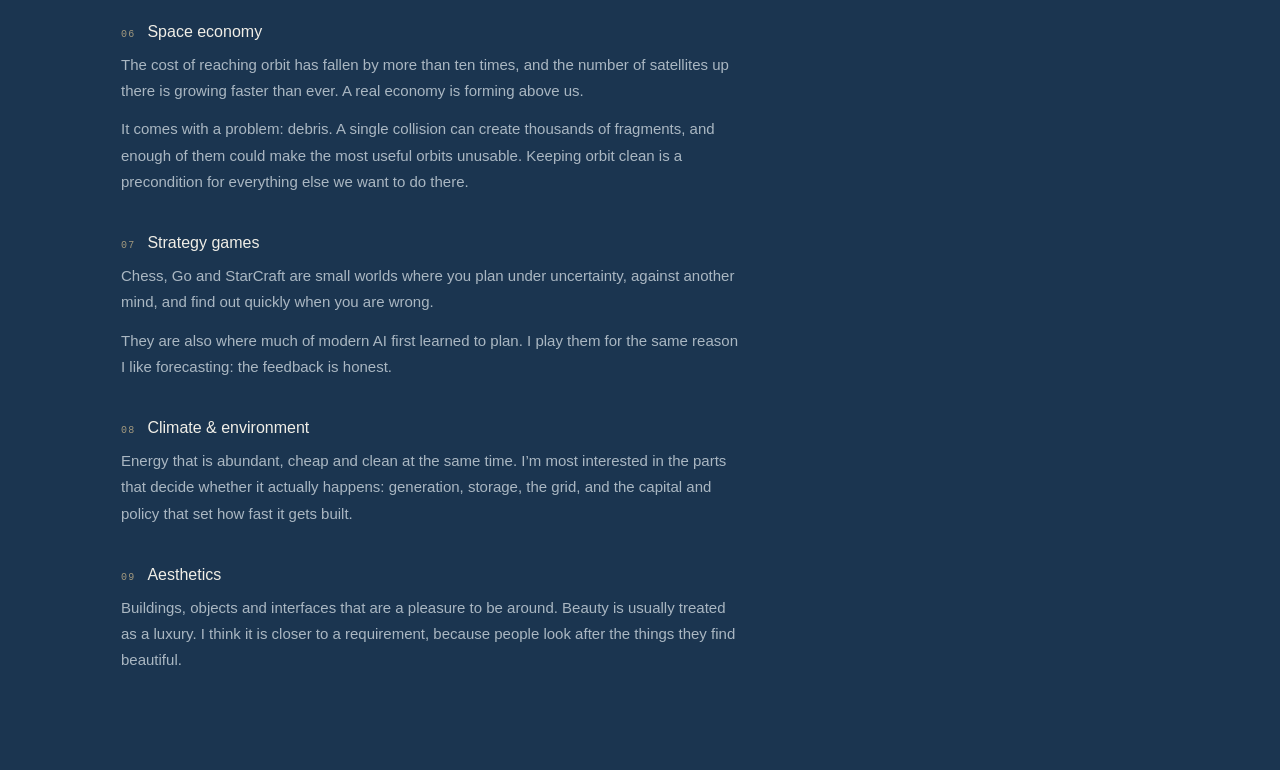
